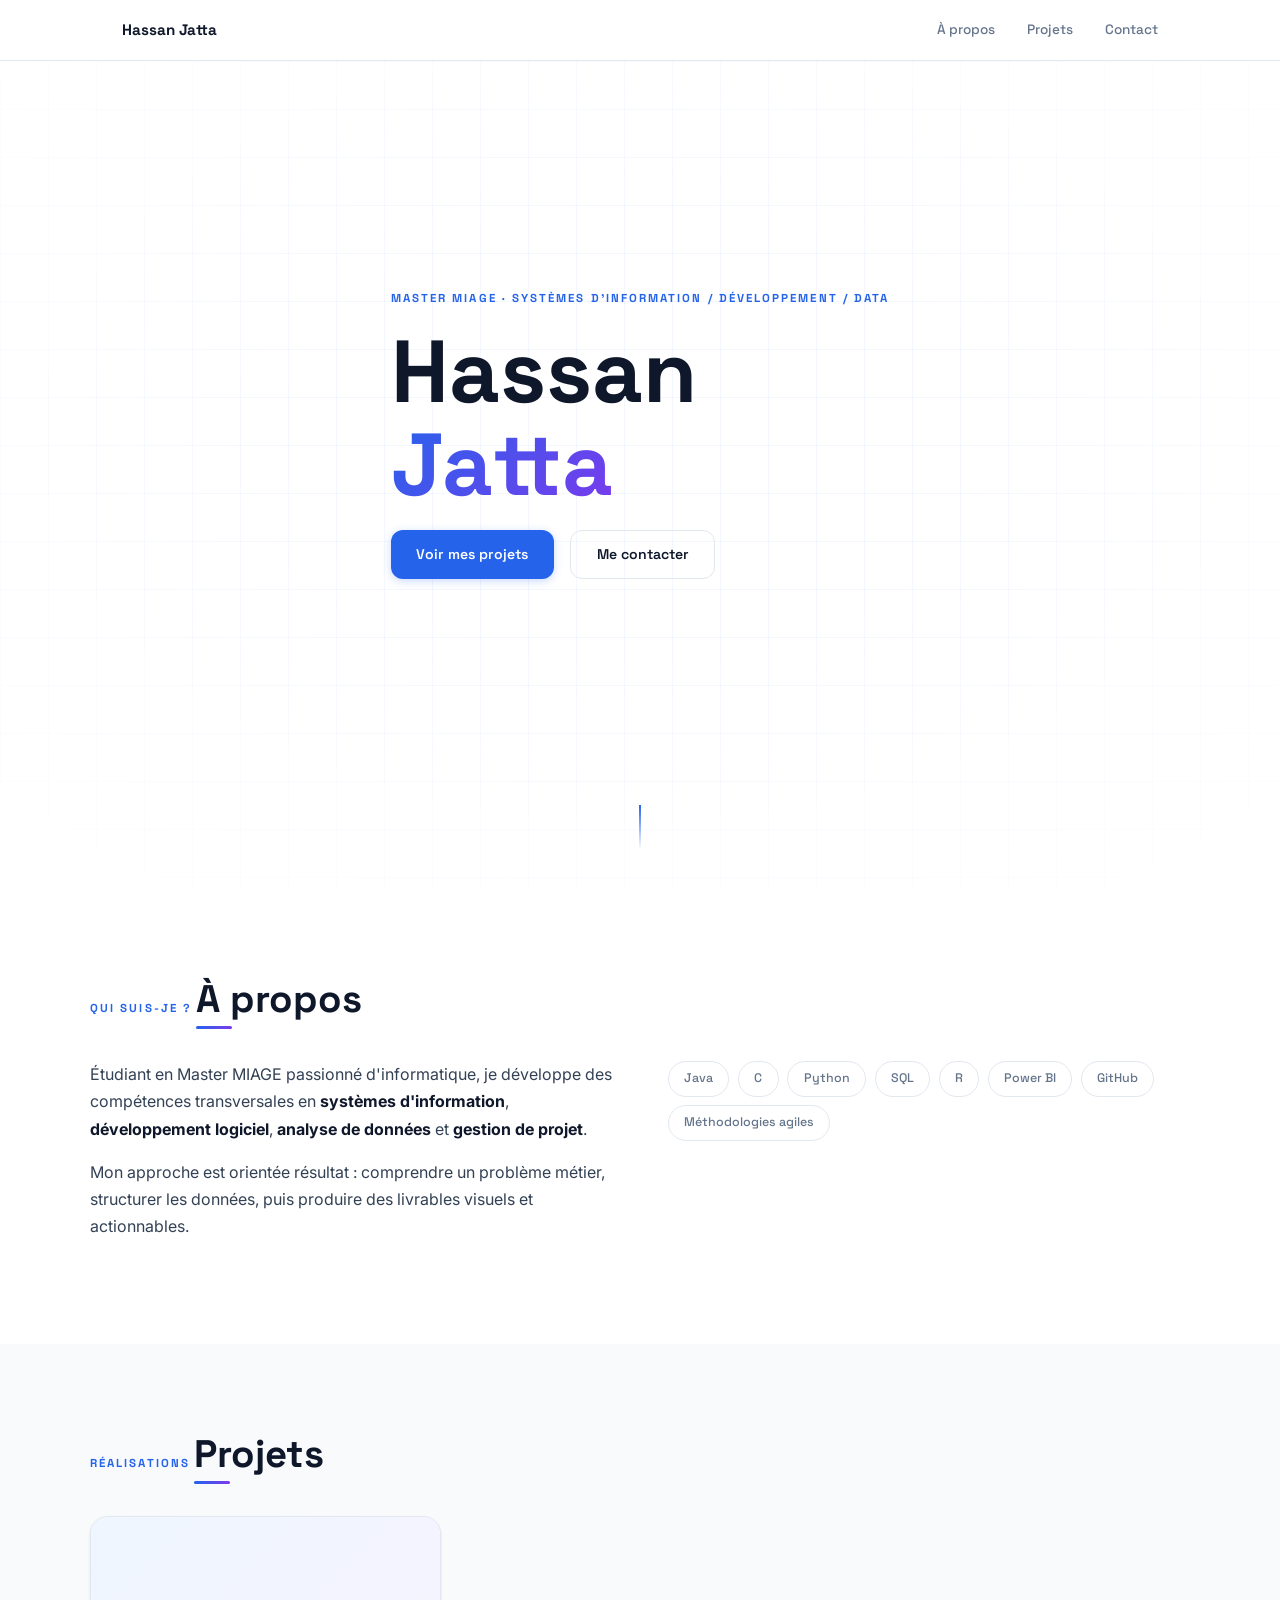
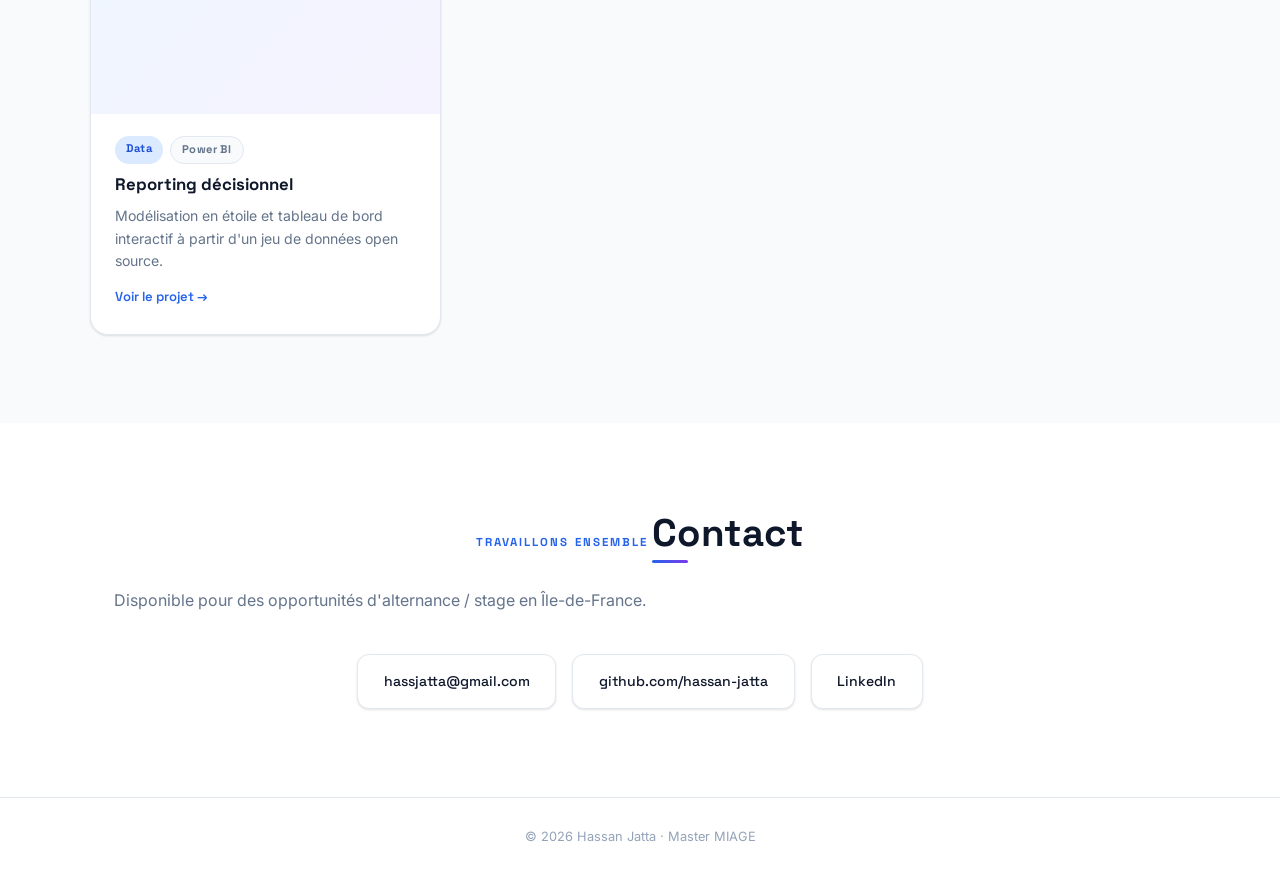
==== index.html @ 58355324 "Ajout projet PowerBI" ====
<!DOCTYPE html>
<html lang="fr">
<head>
  <meta charset="UTF-8" />
  <meta name="viewport" content="width=device-width, initial-scale=1.0" />
  <meta name="description" content="Portfolio de [Votre Prénom Nom] — Étudiant Master Informatique, spécialités Data, Dev, SI & Gestion de projet." />
  <title>Hassan Jatta — Portfolio</title>
  <link rel="preconnect" href="https://fonts.googleapis.com" />
  <link rel="preconnect" href="https://fonts.gstatic.com" crossorigin />
  <link href="https://fonts.googleapis.com/css2?family=Space+Grotesk:wght@400;500;600;700&family=Inter:wght@300;400;500&display=swap" rel="stylesheet" />
  <link rel="stylesheet" href="ressources/css/style.css" />
</head>
<body>

  <!-- ─── TOP NAV ──────────────────────────────────────────── -->
  <header class="topnav">
    <div class="container topnav__inner">
      <a href="index.html" class="topnav__logo">Hassan Jatta</a>
      <nav class="topnav__links">
        <a href="#about">À propos</a>
        <a href="#projects">Projets</a>
        <a href="#contact">Contact</a>
      </nav>
    </div>
  </header>

  <!-- ─── HERO ─────────────────────────────────────────────── -->
  <section id="hero" class="section section--hero">
    <div class="hero-bg-grid" aria-hidden="true"></div>
    <div class="container hero-content">
      <span class="eyebrow">Master MIAGE · Systèmes d'information / Développement / Data </span>
      <h1 class="hero-title">
        Hassan<br />
        <span class="accent">Jatta</span>
      </h1>
      <!--
      <p class="hero-sub">
        Étudiant
      </p>
      -->
      <div class="hero-cta">
        <a href="#projects" class="btn btn--primary">Voir mes projets</a>
        <a href="#contact" class="btn btn--ghost">Me contacter</a>
      </div>
    </div>
    <div class="scroll-hint" aria-hidden="true"><span></span></div>
  </section>

  <!-- ─── ABOUT ─────────────────────────────────────────────── -->
  <section id="about" class="section">
    <div class="container">
      <p class="section-eyebrow">Qui suis-je ?</p>
      <h2 class="section-title">À propos</h2>
      <div class="about-grid">
        <div class="about-text">
          <p>
            Étudiant en Master MIAGE passionné d'informatique, je développe des compétences transversales en
            <strong>systèmes d'information</strong>, <strong>développement logiciel</strong>,
            <strong>analyse de données</strong> et <strong>gestion de projet</strong>.
          </p>
          <p>
            Mon approche est orientée résultat : comprendre un problème métier, structurer
            les données, puis produire des livrables visuels et actionnables.
          </p>
        </div>
        <div class="skills-grid">
          <div class="skill-tag">Java</div>
          <div class="skill-tag">C</div>
          <div class="skill-tag">Python</div>
          <div class="skill-tag">SQL</div>
          <div class="skill-tag">R</div>
          <div class="skill-tag">Power BI</div>
          <div class="skill-tag">GitHub</div>
          <div class="skill-tag">Méthodologies agiles</div>
        </div>
      </div>
    </div>
  </section>

  <!-- ─── PROJECTS GALLERY ──────────────────────────────────── -->
  <section id="projects" class="section section--light">
    <div class="container">
      <p class="section-eyebrow">Réalisations</p>
      <h2 class="section-title">Projets</h2>

      <!-- Filtres par catégorie -->
      <!-- 
      <div class="filter-bar" role="group" aria-label="Filtrer les projets">
        <button class="filter-btn active" data-filter="all">Tous</button>
        <button class="filter-btn" data-filter="data">Data</button>
        <button class="filter-btn" data-filter="dev">Développement</button>
        <button class="filter-btn" data-filter="si">Système d'info</button>
        <button class="filter-btn" data-filter="gp">Gestion de projet</button>
      </div>
      -->

      <!-- Grille de projets -->
      <div class="projects-grid">

        <!-- ── Projet 1 : Power BI ── -->
        <a href="projets/reporting-powerbi.html" class="project-card" data-category="data">
          <div class="project-card__thumb">
            <!-- Remplacer par : <img src="assets/images/thumb-powerbi.png" alt="Aperçu Power BI" /> -->
            <div class="thumb-placeholder">
              <!-- <span class="thumb-placeholder__icon">📊</span> -->
            </div>
          </div>
          <div class="project-card__body">
            <div class="project-card__tags">
              <span class="tag tag--data">Data</span>
              <span class="tag tag--tool">Power BI</span>
            </div>
            <h3 class="project-card__title">Reporting décisionnel</h3>
            <p class="project-card__desc">
              Modélisation en étoile et tableau de bord interactif à partir
              d'un jeu de données open source.
            </p>
            <span class="project-card__cta">Voir le projet →</span>
          </div>
        </a>

        <!-- ── Projet 2 : placeholder ── -->
        <!--
        <a href="#" class="project-card project-card--wip" data-category="dev" aria-disabled="true">
          <div class="project-card__thumb">
            <div class="thumb-placeholder">
              <span class="thumb-placeholder__icon">💻</span>
            </div>
          </div>
          <div class="project-card__body">
            <div class="project-card__tags">
              <span class="tag tag--dev">Dev</span>
              <span class="tag tag--wip">En cours</span>
            </div>
            <h3 class="project-card__title">[Prochain projet]</h3>
            <p class="project-card__desc">
              Dupliquer ce bloc pour chaque nouveau projet.
              Modifier <code>data-category</code> pour le filtrage.
            </p>
            <span class="project-card__cta">Bientôt disponible</span>
          </div>
        </a>
        -->

      </div>
    </div>
  </section>

  <!-- ─── CONTACT ───────────────────────────────────────────── -->
  <section id="contact" class="section">
    <div class="container contact-container">
      <p class="section-eyebrow">Travaillons ensemble</p>
      <h2 class="section-title">Contact</h2>
      <p class="section-intro">
        Disponible pour des opportunités d'alternance / stage en Île-de-France.
      </p>
      <div class="contact-links">
        <a href="mailto:hassjatta@gmail.com" class="contact-card">
          <!-- <span class="contact-card__icon">✉️</span> -->
          <span>hassjatta@gmail.com</span>
        </a>
        <a href="https://github.com/Hassan-Jatta" target="_blank" rel="noopener" class="contact-card">
          <!-- <span class="contact-card__icon">🐙</span> -->
          <span>github.com/hassan-jatta</span>
        </a>
        <a href="https://www.linkedin.com/in/hassan-jatta/" target="_blank" rel="noopener" class="contact-card">
          <!-- <span class="contact-card__icon">💼</span> -->
          <span>LinkedIn</span>
        </a>
      </div>
    </div>
  </section>

  <footer class="footer">
    <p>© 2026 Hassan Jatta · Master MIAGE</p>
  </footer>

  <script src="ressources/js/main.js"></script>
</body>
</html>
---- ressources/css/style.css ----
/* ═══════════════════════════════════════════════════════
   PORTFOLIO · style.css — thème fond blanc
   Palette : blanc · gris doux · bleu #2563EB · violet #7C3AED
   Type    : Space Grotesk (display) · Inter (corps)
   ═══════════════════════════════════════════════════════ */

/* ── TOKENS ─────────────────────────────────────────────── */
:root {
  --c-bg:        #FFFFFF;
  --c-bg-light:  #F8FAFC;
  --c-surface:   #FFFFFF;
  --c-border:    #E2E8F0;
  --c-border-hover: #CBD5E1;
  --c-accent:    #2563EB;
  --c-accent2:   #7C3AED;
  --c-accent-light: #EFF6FF;
  --c-accent2-light: #F5F3FF;
  --c-text:      #0F172A;
  --c-text-body: #334155;
  --c-muted:     #64748B;
  --c-muted-light: #94A3B8;

  --ff-display: 'Space Grotesk', sans-serif;
  --ff-body:    'Inter', sans-serif;

  --r-card:   12px;
  --r-badge:  6px;
  --shadow-sm: 0 1px 3px rgba(0,0,0,.07), 0 1px 2px rgba(0,0,0,.05);
  --shadow-md: 0 4px 16px rgba(0,0,0,.08), 0 2px 6px rgba(0,0,0,.04);
  --shadow-hover: 0 8px 28px rgba(37,99,235,.12), 0 2px 8px rgba(0,0,0,.06);

  --transition: 0.25s cubic-bezier(0.4, 0, 0.2, 1);
  --max-w: 1100px;
  --section-pad: 5.5rem 2rem;
}

/* ── RESET ───────────────────────────────────────────────── */
*, *::before, *::after { box-sizing: border-box; margin: 0; padding: 0; }
html { scroll-behavior: smooth; }
body {
  background: var(--c-bg);
  color: var(--c-text);
  font-family: var(--ff-body);
  font-size: 1rem;
  line-height: 1.7;
  overflow-x: hidden;
}
img { display: block; max-width: 100%; border-radius: var(--r-card); }
a { color: inherit; text-decoration: none; }
ul { list-style: none; }
code {
  font-family: 'JetBrains Mono', 'Fira Code', monospace;
  background: var(--c-accent-light);
  color: var(--c-accent);
  padding: .15em .45em;
  border-radius: 4px;
  font-size: .82em;
}

/* ── TOP NAV ─────────────────────────────────────────────── */
.topnav {
  position: sticky;
  top: 0;
  z-index: 200;
  background: rgba(255,255,255,.88);
  backdrop-filter: blur(12px);
  -webkit-backdrop-filter: blur(12px);
  border-bottom: 1px solid var(--c-border);
}
.topnav__inner {
  display: flex;
  align-items: center;
  justify-content: space-between;
  height: 60px;
  max-width: var(--max-w);
  margin: 0 auto;
  padding: 0 2rem;
}
.topnav__logo {
  font-family: var(--ff-display);
  font-weight: 700;
  font-size: .95rem;
  color: var(--c-text);
  transition: color var(--transition);
}
.topnav__logo:hover { color: var(--c-accent); }
.topnav__links {
  display: flex;
  gap: 2rem;
}
.topnav__links a {
  font-family: var(--ff-display);
  font-size: .85rem;
  font-weight: 500;
  color: var(--c-muted);
  transition: color var(--transition);
}
.topnav__links a:hover { color: var(--c-accent); }

/* ── SECTIONS ────────────────────────────────────────────── */
.section {
  padding: var(--section-pad);
}
.section--light {
  background: var(--c-bg-light);
}
.container {
  max-width: var(--max-w);
  margin: 0 auto;
}

/* ── EYEBROWS & TITLES ───────────────────────────────────── */
.section-eyebrow,
.eyebrow {
  display: inline-block;
  font-family: var(--ff-display);
  font-size: .72rem;
  font-weight: 700;
  letter-spacing: .18em;
  text-transform: uppercase;
  color: var(--c-accent);
  margin-bottom: .6rem;
}
.section-title {
  font-family: var(--ff-display);
  font-size: clamp(1.7rem, 3.5vw, 2.4rem);
  font-weight: 700;
  line-height: 1.15;
  color: var(--c-text);
  margin-bottom: 2.5rem;
  position: relative;
  display: inline-block;
}
.section-title::after {
  content: '';
  position: absolute;
  bottom: -8px;
  left: 0;
  width: 36px;
  height: 3px;
  background: linear-gradient(90deg, var(--c-accent), var(--c-accent2));
  border-radius: 2px;
}
.section-intro {
  max-width: 580px;
  color: var(--c-muted);
  margin-bottom: 2.5rem;
  margin-top: -.5rem;
}

/* ── HERO ────────────────────────────────────────────────── */
.section--hero {
  min-height: 92vh;
  display: flex;
  align-items: center;
  position: relative;
  overflow: hidden;
  background: var(--c-bg);
  padding-top: 0;
}
.hero-bg-grid {
  position: absolute;
  inset: 0;
  background-image:
    linear-gradient(rgba(37,99,235,.05) 1px, transparent 1px),
    linear-gradient(90deg, rgba(37,99,235,.05) 1px, transparent 1px);
  background-size: 48px 48px;
  mask-image: radial-gradient(ellipse 75% 75% at 50% 45%, black 35%, transparent 100%);
  pointer-events: none;
}
.hero-content { position: relative; z-index: 1; }
.hero-title {
  font-family: var(--ff-display);
  font-size: clamp(2.8rem, 7vw, 5.5rem);
  font-weight: 700;
  line-height: 1.05;
  color: var(--c-text);
  margin: .5rem 0 1.2rem;
}
.hero-title .accent {
  background: linear-gradient(135deg, var(--c-accent) 0%, var(--c-accent2) 100%);
  -webkit-background-clip: text;
  -webkit-text-fill-color: transparent;
  background-clip: text;
}
.hero-sub {
  max-width: 520px;
  color: var(--c-text-body);
  font-size: 1.05rem;
  margin-bottom: 2rem;
}
.hero-cta { display: flex; gap: 1rem; flex-wrap: wrap; }

/* ── BUTTONS ─────────────────────────────────────────────── */
.btn {
  display: inline-flex;
  align-items: center;
  gap: .5rem;
  padding: .7rem 1.6rem;
  border-radius: var(--r-card);
  font-family: var(--ff-display);
  font-size: .88rem;
  font-weight: 600;
  cursor: pointer;
  transition: var(--transition);
  border: none;
}
.btn--primary {
  background: var(--c-accent);
  color: #fff;
  box-shadow: 0 2px 8px rgba(37,99,235,.25);
}
.btn--primary:hover {
  background: #1d4ed8;
  transform: translateY(-2px);
  box-shadow: 0 6px 16px rgba(37,99,235,.3);
}
.btn--ghost {
  background: transparent;
  color: var(--c-text);
  border: 1.5px solid var(--c-border);
}
.btn--ghost:hover {
  border-color: var(--c-accent);
  color: var(--c-accent);
  transform: translateY(-2px);
}

/* ── SCROLL HINT ─────────────────────────────────────────── */
.scroll-hint {
  position: absolute;
  bottom: 2.5rem;
  left: 50%;
  transform: translateX(-50%);
}
.scroll-hint span {
  display: block;
  width: 2px;
  height: 44px;
  background: linear-gradient(to bottom, var(--c-accent), transparent);
  margin: 0 auto;
  animation: scrollPulse 1.8s ease-in-out infinite;
}
@keyframes scrollPulse {
  0%, 100% { opacity: .8; transform: scaleY(1); }
  50%       { opacity: .2; transform: scaleY(.5); }
}

/* ── ABOUT ───────────────────────────────────────────────── */
.about-grid {
  display: grid;
  grid-template-columns: 1fr 1fr;
  gap: 3.5rem;
  align-items: start;
}
.about-text p {
  color: var(--c-text-body);
  margin-bottom: 1rem;
}
.about-text strong { color: var(--c-text); }
.skills-grid {
  display: flex;
  flex-wrap: wrap;
  gap: .55rem;
}
.skill-tag {
  padding: .38rem .95rem;
  border: 1.5px solid var(--c-border);
  border-radius: 100px;
  font-family: var(--ff-display);
  font-size: .78rem;
  font-weight: 500;
  color: var(--c-muted);
  background: var(--c-bg);
  transition: var(--transition);
  cursor: default;
}
.skill-tag:hover {
  border-color: var(--c-accent);
  color: var(--c-accent);
  background: var(--c-accent-light);
}

/* ── FILTER BAR ──────────────────────────────────────────── */
.filter-bar {
  display: flex;
  flex-wrap: wrap;
  gap: .5rem;
  margin-bottom: 2.5rem;
}
.filter-btn {
  padding: .4rem 1.1rem;
  border-radius: 100px;
  border: 1.5px solid var(--c-border);
  background: var(--c-bg);
  font-family: var(--ff-display);
  font-size: .8rem;
  font-weight: 600;
  color: var(--c-muted);
  cursor: pointer;
  transition: var(--transition);
}
.filter-btn:hover, .filter-btn.active {
  background: var(--c-accent);
  border-color: var(--c-accent);
  color: #fff;
}

/* ── PROJECTS GRID ───────────────────────────────────────── */
.projects-grid {
  display: grid;
  grid-template-columns: repeat(auto-fill, minmax(320px, 1fr));
  gap: 1.5rem;
}
.project-card {
  display: flex;
  flex-direction: column;
  border: 1.5px solid var(--c-border);
  border-radius: calc(var(--r-card) * 1.5);
  overflow: hidden;
  background: var(--c-bg);
  box-shadow: var(--shadow-sm);
  transition: border-color var(--transition), box-shadow var(--transition), transform var(--transition);
  cursor: pointer;
}
.project-card:hover {
  border-color: var(--c-accent);
  box-shadow: var(--shadow-hover);
  transform: translateY(-4px);
}
.project-card--wip {
  opacity: .65;
  cursor: default;
  pointer-events: none;
}
.project-card__thumb {
  aspect-ratio: 16/9;
  overflow: hidden;
  background: var(--c-bg-light);
}
.project-card__thumb img { width: 100%; height: 100%; object-fit: cover; border-radius: 0; }
.thumb-placeholder {
  width: 100%;
  height: 100%;
  display: flex;
  align-items: center;
  justify-content: center;
  background: linear-gradient(135deg, var(--c-accent-light) 0%, var(--c-accent2-light) 100%);
}
.thumb-placeholder__icon { font-size: 3rem; }
.project-card__body {
  padding: 1.4rem 1.5rem 1.6rem;
  display: flex;
  flex-direction: column;
  gap: .6rem;
  flex: 1;
}
.project-card__tags {
  display: flex;
  flex-wrap: wrap;
  gap: .4rem;
}
.project-card__title {
  font-family: var(--ff-display);
  font-size: 1.05rem;
  font-weight: 700;
  color: var(--c-text);
  line-height: 1.3;
}
.project-card__desc {
  font-size: .88rem;
  color: var(--c-muted);
  line-height: 1.6;
  flex: 1;
}
.project-card__cta {
  font-family: var(--ff-display);
  font-size: .82rem;
  font-weight: 600;
  color: var(--c-accent);
  margin-top: .25rem;
  transition: gap var(--transition);
}
.project-card:hover .project-card__cta { letter-spacing: .02em; }

/* ── TAGS ────────────────────────────────────────────────── */
.tag {
  display: inline-block;
  padding: .22rem .7rem;
  border-radius: 100px;
  font-family: var(--ff-display);
  font-size: .7rem;
  font-weight: 700;
  letter-spacing: .04em;
}
.tag--data  { background: #DBEAFE; color: #1D4ED8; }
.tag--dev   { background: #DCFCE7; color: #15803D; }
.tag--si    { background: #FEF9C3; color: #A16207; }
.tag--gp    { background: #FCE7F3; color: #9D174D; }
.tag--tool  { background: var(--c-bg-light); color: var(--c-muted); border: 1px solid var(--c-border); }
.tag--wip   { background: #FFF7ED; color: #C2410C; }

/* ── PROJECT PAGE HERO ───────────────────────────────────── */
.section--project-hero {
  background: var(--c-bg);
  padding-top: 4rem;
  padding-bottom: 4rem;
  min-height: auto;
  position: relative;
  overflow: hidden;
}
.breadcrumb {
  display: flex;
  align-items: center;
  gap: .5rem;
  font-size: .8rem;
  color: var(--c-muted);
  margin-bottom: 1rem;
}
.breadcrumb a { color: var(--c-accent); }
.breadcrumb a:hover { text-decoration: underline; }
.project-hero-tags {
  display: flex;
  flex-wrap: wrap;
  gap: .4rem;
  margin-bottom: 1.1rem;
}
.project-hero__title {
  font-family: var(--ff-display);
  font-size: clamp(2.2rem, 5vw, 3.8rem);
  font-weight: 700;
  line-height: 1.1;
  color: var(--c-text);
  margin-bottom: 1rem;
}
.project-hero__sub {
  max-width: 600px;
  color: var(--c-text-body);
  font-size: 1.05rem;
  margin-bottom: 2.5rem;
}
.project-kpis {
  display: flex;
  gap: 2.5rem;
  flex-wrap: wrap;
  padding-top: 1.5rem;
  border-top: 1px solid var(--c-border);
}
.kpi { display: flex; flex-direction: column; gap: .2rem; }
.kpi__value {
  font-family: var(--ff-display);
  font-size: 2rem;
  font-weight: 700;
  color: var(--c-accent);
  line-height: 1;
}
.kpi__label {
  font-size: .78rem;
  color: var(--c-muted);
  font-family: var(--ff-display);
  font-weight: 500;
}

/* ── PROJECT INTRO CARDS ─────────────────────────────────── */
.project-intro-grid {
  display: grid;
  grid-template-columns: repeat(3, 1fr);
  gap: 1.25rem;
}
.intro-card {
  background: var(--c-bg);
  border: 1.5px solid var(--c-border);
  border-radius: var(--r-card);
  padding: 1.6rem;
  box-shadow: var(--shadow-sm);
  transition: border-color var(--transition), box-shadow var(--transition), transform var(--transition);
}
.intro-card:hover {
  border-color: var(--c-accent);
  box-shadow: var(--shadow-md);
  transform: translateY(-3px);
}
.intro-card__icon { font-size: 1.7rem; margin-bottom: .85rem; }
.intro-card h3 {
  font-family: var(--ff-display);
  font-size: .95rem;
  font-weight: 700;
  margin-bottom: .65rem;
  color: var(--c-text);
}
.intro-card p { font-size: .88rem; color: var(--c-text-body); line-height: 1.65; }
.intro-card p + p { margin-top: .6rem; }
.stack-list { display: flex; flex-direction: column; gap: .55rem; }
.stack-list li { font-size: .85rem; color: var(--c-muted); display: flex; align-items: center; gap: .6rem; }
.stack-badge {
  background: var(--c-accent-light);
  color: var(--c-accent);
  padding: .2rem .6rem;
  border-radius: var(--r-badge);
  font-family: var(--ff-display);
  font-size: .72rem;
  font-weight: 700;
  white-space: nowrap;
}

/* ── STAR SCHEMA ─────────────────────────────────────────── */
.model-layout {
  display: flex;
  flex-direction: column;
  gap: 2.5rem;
}

/* Capture du schéma en étoile */
.schema-screenshot {
  display: flex;
  flex-direction: column;
  gap: .75rem;
}
.schema-screenshot img {
  width: 100%;
  border: 1.5px solid var(--c-border);
  border-radius: var(--r-card);
  box-shadow: var(--shadow-md);
}
.schema-screenshot figcaption {
  font-size: .8rem;
  color: var(--c-muted);
  text-align: center;
}
.img-placeholder--schema {
  border: 1.5px dashed var(--c-border);
  border-radius: var(--r-card);
  background: var(--c-bg-light);
  padding: 4rem 2rem;
}
.model-text > p {
  color: var(--c-text-body);
  margin-bottom: 1.5rem;
}
.model-text > p strong { color: var(--c-text); }
.model-step {
  display: flex;
  gap: 1rem;
  align-items: flex-start;
  margin-bottom: 1.1rem;
  padding: 1rem 1.25rem;
  background: var(--c-bg);
  border-radius: var(--r-card);
  border: 1.5px solid var(--c-border);
  border-left: 3px solid var(--c-accent);
  box-shadow: var(--shadow-sm);
  transition: border-color var(--transition);
}
.model-step:hover { border-left-color: var(--c-accent2); }
.model-step__num {
  flex-shrink: 0;
  width: 26px; height: 26px;
  background: var(--c-accent);
  color: #fff;
  border-radius: 50%;
  display: flex; align-items: center; justify-content: center;
  font-family: var(--ff-display);
  font-size: .75rem;
  font-weight: 700;
}
.model-step h4 {
  font-family: var(--ff-display);
  font-size: .88rem;
  font-weight: 700;
  margin-bottom: .3rem;
  color: var(--c-text);
}
.model-step p { font-size: .84rem; color: var(--c-muted); margin: 0; }



/* ── REPORT PAGES ────────────────────────────────────────── */
.report-page {
  margin-bottom: 2.5rem;
  border: 1.5px solid var(--c-border);
  border-radius: calc(var(--r-card) * 1.5);
  overflow: hidden;
  background: var(--c-bg);
  box-shadow: var(--shadow-sm);
  transition: border-color var(--transition), box-shadow var(--transition);
}
.report-page:hover {
  border-color: var(--c-border-hover);
  box-shadow: var(--shadow-md);
}
.report-page__header {
  display: flex;
  align-items: center;
  gap: 1rem;
  padding: 1.1rem 1.6rem;
  border-bottom: 1px solid var(--c-border);
  background: var(--c-bg-light);
}
.page-num {
  font-family: var(--ff-display);
  font-size: .7rem;
  font-weight: 700;
  letter-spacing: .1em;
  color: var(--c-accent);
  background: var(--c-accent-light);
  padding: .25rem .7rem;
  border-radius: 100px;
}
.report-page__title {
  font-family: var(--ff-display);
  font-size: 1.05rem;
  font-weight: 700;
  color: var(--c-text);
}
.report-page__body { padding: 1.6rem; }
.report-page__meta {
  display: grid;
  grid-template-columns: 1fr 1fr;
  gap: 1.5rem;
  margin-bottom: 1.6rem;
}
.meta-label {
  display: block;
  font-family: var(--ff-display);
  font-size: .68rem;
  font-weight: 700;
  letter-spacing: .14em;
  text-transform: uppercase;
  color: var(--c-accent2);
  margin-bottom: .45rem;
}
.meta-block p, .meta-block li { font-size: .87rem; color: var(--c-text-body); line-height: 1.6; }
.meta-block ul { display: flex; flex-direction: column; gap: .25rem; }
.meta-block li::before { content: '→ '; color: var(--c-accent); }

.report-page__visual {
  margin-bottom: 1.5rem;
  border-radius: var(--r-card);
  overflow: hidden;
  border: 1.5px solid var(--c-border);
}
.report-page__visual img { width: 100%; border-radius: 0; }
.img-placeholder {
  display: flex;
  flex-direction: column;
  align-items: center;
  justify-content: center;
  gap: .5rem;
  padding: 3.5rem 2rem;
  background: var(--c-bg-light);
  text-align: center;
}
.img-placeholder__icon { font-size: 2.2rem; }
.img-placeholder span { font-size: .83rem; color: var(--c-muted); }

.insight-block {
  background: var(--c-accent2-light);
  border-left: 3px solid var(--c-accent2);
  border-radius: 0 var(--r-card) var(--r-card) 0;
  padding: 1rem 1.35rem;
}
.insight-label {
  display: block;
  font-family: var(--ff-display);
  font-size: .68rem;
  font-weight: 700;
  letter-spacing: .12em;
  text-transform: uppercase;
  color: var(--c-accent2);
  margin-bottom: .45rem;
}
.insight-block p { font-size: .88rem; color: var(--c-text-body); line-height: 1.65; }
.insight-block strong { color: var(--c-text); }

/* ── PROJECT BOTTOM NAV ──────────────────────────────────── */
.project-nav {
  display: flex;
  justify-content: space-between;
  align-items: center;
  padding-top: 0;
  padding-bottom: 0;
}
.project-nav__back, .project-nav__next {
  font-family: var(--ff-display);
  font-size: .88rem;
  font-weight: 600;
  color: var(--c-accent);
  transition: var(--transition);
}
.project-nav__back:hover { color: var(--c-accent2); }
.project-nav__next--disabled { color: var(--c-muted); pointer-events: none; }

/* ── CONTACT ─────────────────────────────────────────────── */
.contact-container { text-align: center; }
.contact-links {
  display: flex;
  justify-content: center;
  flex-wrap: wrap;
  gap: 1rem;
  margin-top: .5rem;
}
.contact-card {
  display: flex;
  align-items: center;
  gap: .7rem;
  padding: .9rem 1.6rem;
  border: 1.5px solid var(--c-border);
  border-radius: var(--r-card);
  font-family: var(--ff-display);
  font-size: .88rem;
  font-weight: 500;
  background: var(--c-bg);
  box-shadow: var(--shadow-sm);
  transition: var(--transition);
}
.contact-card:hover {
  border-color: var(--c-accent);
  color: var(--c-accent);
  box-shadow: var(--shadow-md);
  transform: translateY(-2px);
}
.contact-card__icon { font-size: 1.1rem; }

/* ── FOOTER ──────────────────────────────────────────────── */
.footer {
  text-align: center;
  padding: 1.75rem;
  border-top: 1px solid var(--c-border);
  font-size: .8rem;
  color: var(--c-muted-light);
}

/* ── SCROLL REVEAL ───────────────────────────────────────── */
.reveal {
  opacity: 0;
  transform: translateY(20px);
  transition: opacity .55s ease, transform .55s ease;
}
.reveal.visible { opacity: 1; transform: none; }

/* ── RESPONSIVE ──────────────────────────────────────────── */
@media (max-width: 900px) {
  .project-intro-grid { grid-template-columns: 1fr; }
  .about-grid          { grid-template-columns: 1fr; }
  .model-layout        { grid-template-columns: 1fr; }
  .star-schema         { margin: 2rem auto; }
  .report-page__meta   { grid-template-columns: 1fr; }
}
@media (max-width: 640px) {
  :root { --section-pad: 3.5rem 1.25rem; }
  .topnav__links { display: none; }
  .hero-title { font-size: 2.5rem; }
  .projects-grid { grid-template-columns: 1fr; }
  .project-kpis { gap: 1.5rem; }
  .contact-links { flex-direction: column; align-items: center; }
  .project-nav { flex-direction: column; gap: 1rem; text-align: center; }
}
@media (prefers-reduced-motion: reduce) {
  *, .reveal { transition: none !important; animation: none !important; }
}

/* ── CONCLUSION ──────────────────────────────────────────── */
.conclusion-grid {
  display: grid;
  grid-template-columns: repeat(3, 1fr);
  gap: 1.25rem;
}
.conclusion-block {
  padding: 1.5rem;
  border: 1.5px solid var(--c-border);
  border-radius: var(--r-card);
  background: var(--c-bg);
  box-shadow: var(--shadow-sm);
}
.conclusion-block h3 {
  font-family: var(--ff-display);
  font-size: .92rem;
  font-weight: 700;
  color: var(--c-text);
  margin-bottom: .75rem;
  padding-bottom: .6rem;
  border-bottom: 2px solid var(--c-accent-light);
}
.conclusion-block p {
  font-size: .87rem;
  color: var(--c-text-body);
  line-height: 1.65;
}
.conclusion-block ul {
  display: flex;
  flex-direction: column;
  gap: .4rem;
}
.conclusion-block li {
  font-size: .87rem;
  color: var(--c-text-body);
  padding-left: 1rem;
  position: relative;
}
.conclusion-block li::before {
  content: '✓';
  position: absolute;
  left: 0;
  color: var(--c-accent);
  font-weight: 700;
}
/* Troisième bloc : axes d'amélioration → puce différente */
.conclusion-block:last-child li::before {
  content: '→';
  color: var(--c-accent2);
}

@media (max-width: 900px) {
  .conclusion-grid { grid-template-columns: 1fr; }
}
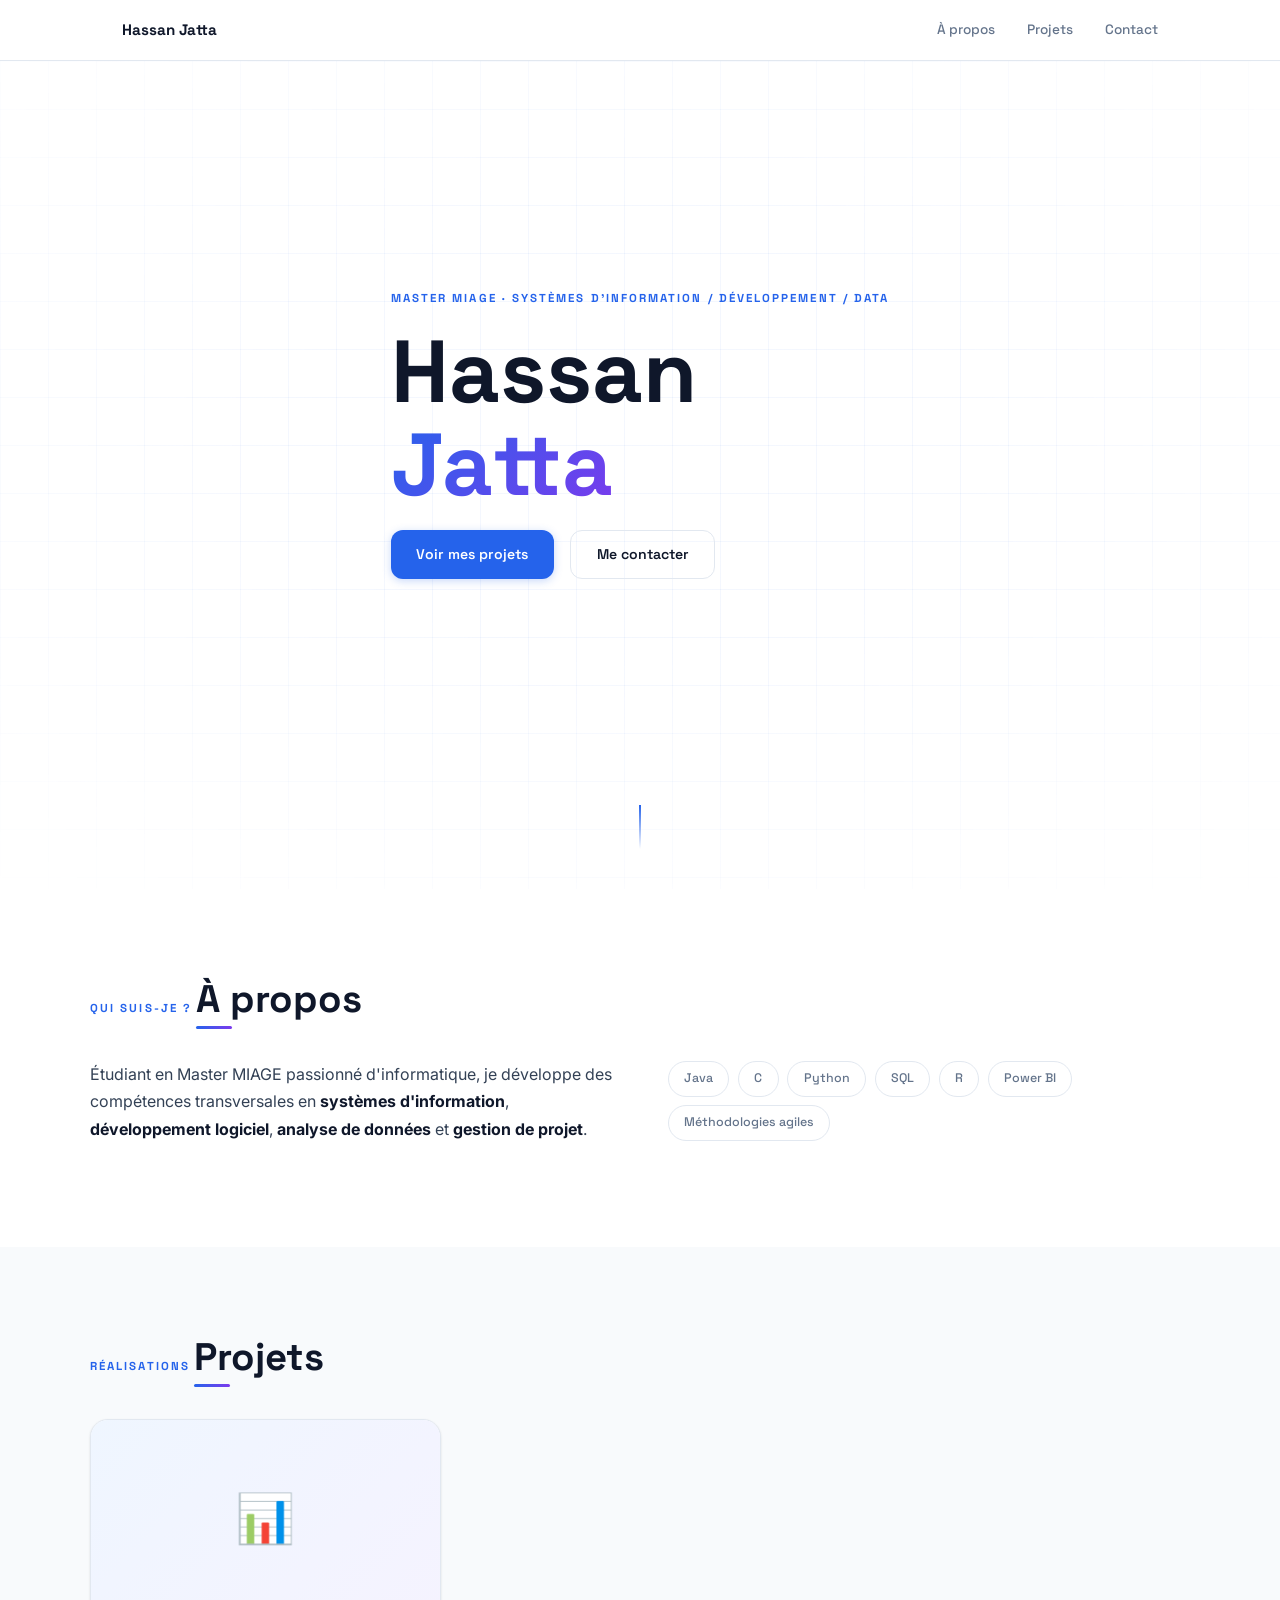
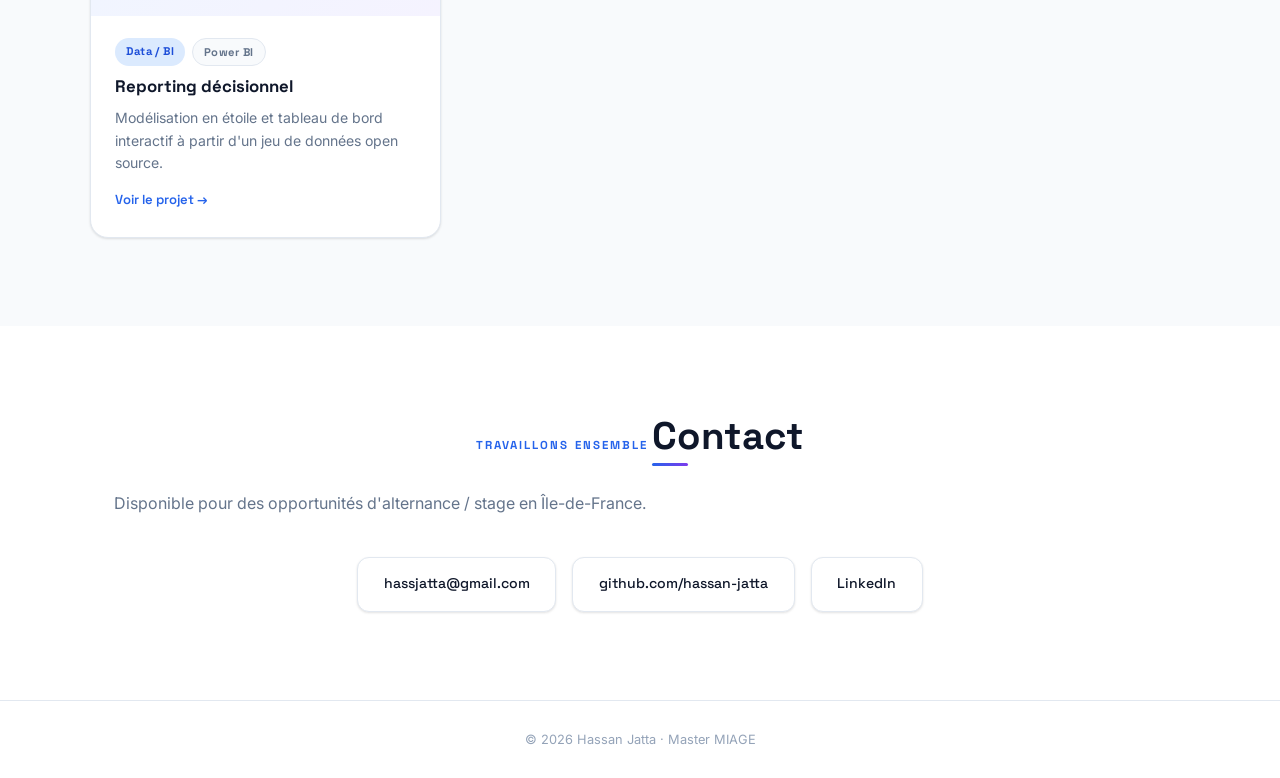
==== commit 44352387: "modifications page d'accueil" ====
--- a/index.html
+++ b/index.html
@@ -58,10 +58,6 @@
             <strong>systèmes d'information</strong>, <strong>développement logiciel</strong>,
             <strong>analyse de données</strong> et <strong>gestion de projet</strong>.
           </p>
-          <p>
-            Mon approche est orientée résultat : comprendre un problème métier, structurer
-            les données, puis produire des livrables visuels et actionnables.
-          </p>
         </div>
         <div class="skills-grid">
           <div class="skill-tag">Java</div>
@@ -70,7 +66,6 @@
           <div class="skill-tag">SQL</div>
           <div class="skill-tag">R</div>
           <div class="skill-tag">Power BI</div>
-          <div class="skill-tag">GitHub</div>
           <div class="skill-tag">Méthodologies agiles</div>
         </div>
       </div>
@@ -102,12 +97,12 @@
           <div class="project-card__thumb">
             <!-- Remplacer par : <img src="assets/images/thumb-powerbi.png" alt="Aperçu Power BI" /> -->
             <div class="thumb-placeholder">
-              <!-- <span class="thumb-placeholder__icon">📊</span> -->
+              <span class="thumb-placeholder__icon">📊</span> 
             </div>
           </div>
           <div class="project-card__body">
             <div class="project-card__tags">
-              <span class="tag tag--data">Data</span>
+              <span class="tag tag--data">Data / BI</span>
               <span class="tag tag--tool">Power BI</span>
             </div>
             <h3 class="project-card__title">Reporting décisionnel</h3>
@@ -120,8 +115,9 @@
         </a>
 
         <!-- ── Projet 2 : placeholder ── -->
+        
         <!--
-        <a href="#" class="project-card project-card--wip" data-category="dev" aria-disabled="true">
+        <a href="projets/projet-devops.html" class="project-card project-card--wip" data-category="dev" aria-disabled="true">
           <div class="project-card__thumb">
             <div class="thumb-placeholder">
               <span class="thumb-placeholder__icon">💻</span>
@@ -129,18 +125,19 @@
           </div>
           <div class="project-card__body">
             <div class="project-card__tags">
-              <span class="tag tag--dev">Dev</span>
-              <span class="tag tag--wip">En cours</span>
+              <span class="tag tag--dev">DevOps</span>
+              <span class="tag tag--wip">Java / SpringBoot</span>
             </div>
-            <h3 class="project-card__title">[Prochain projet]</h3>
+            <h3 class="project-card__title">CyberScale</h3>
             <p class="project-card__desc">
-              Dupliquer ce bloc pour chaque nouveau projet.
-              Modifier <code>data-category</code> pour le filtrage.
+              Plateforme de formation à la cybersécurité.
             </p>
-            <span class="project-card__cta">Bientôt disponible</span>
+            <span class="project-card__cta">Voir le projet →</span>
           </div>
         </a>
         -->
+        
+        
 
       </div>
     </div>
